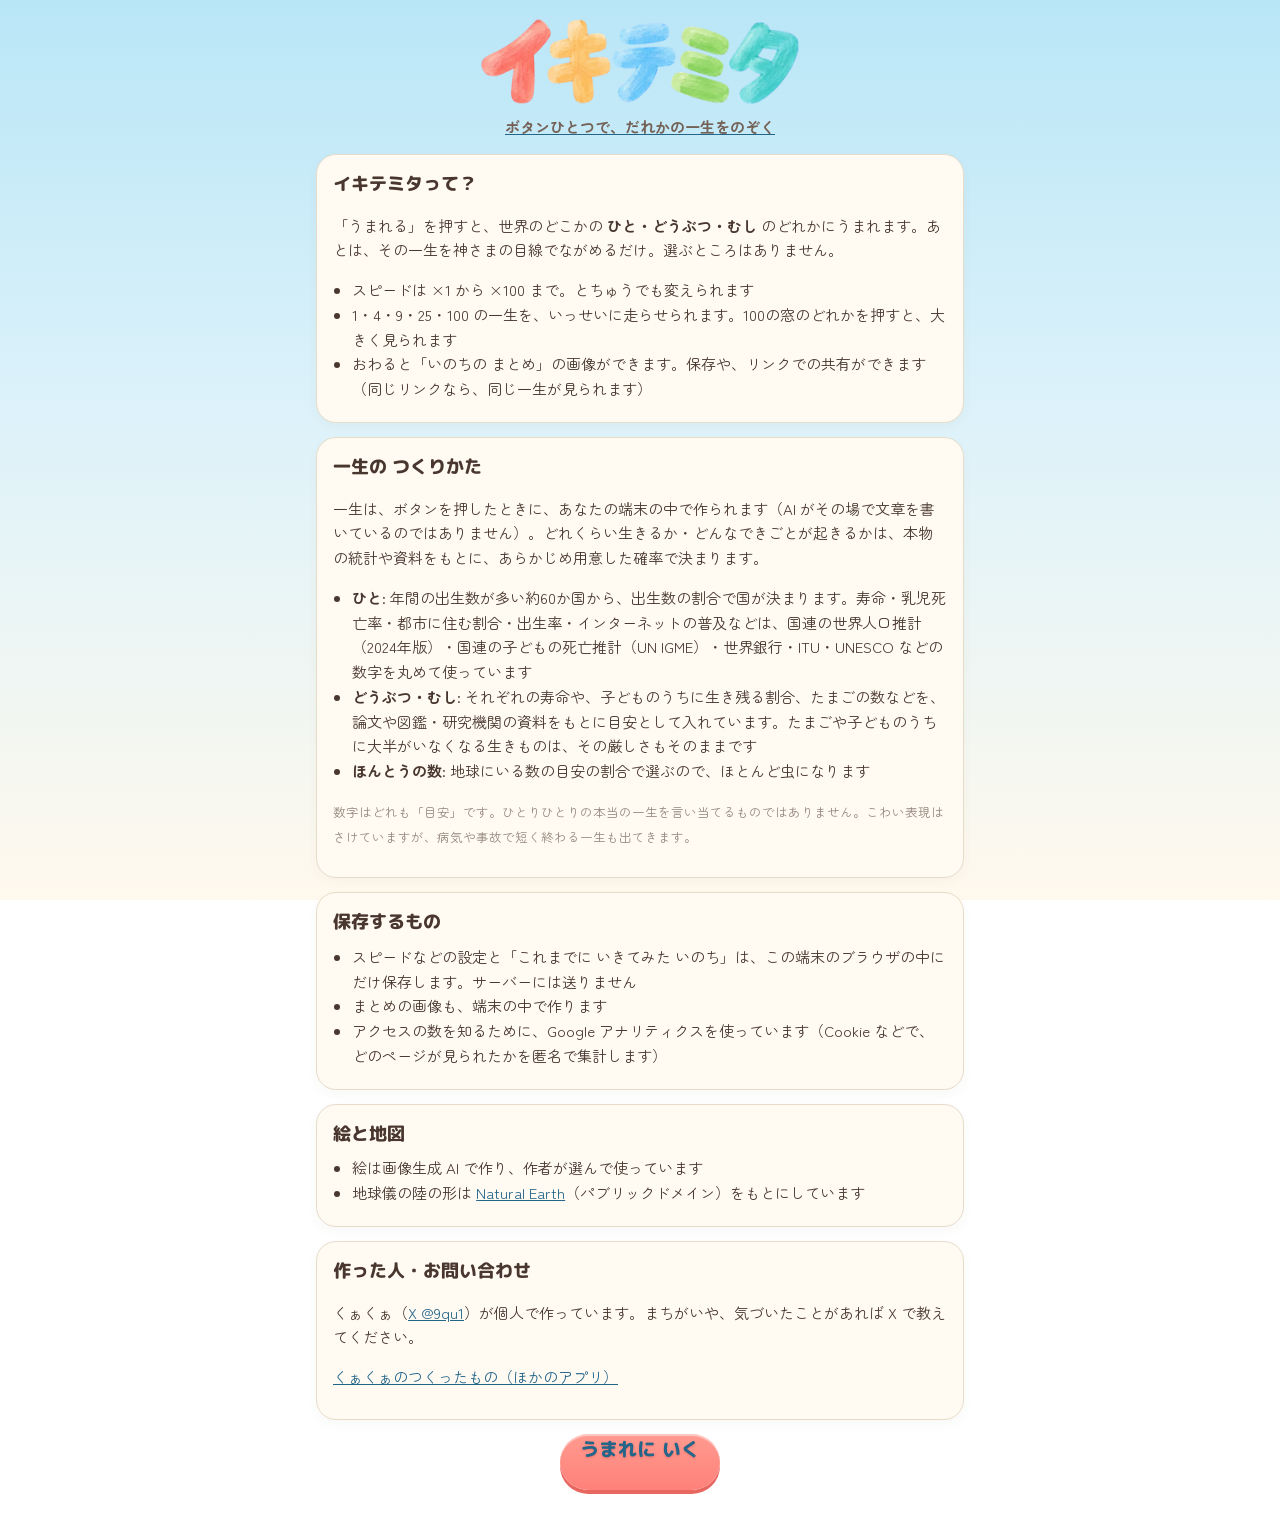
==== about.html @ b754c40c "最初の公開（v1.0.0・ソース 04733b0）" ====
<!doctype html>
<html lang="ja">
<head>
<meta charset="utf-8">
<meta name="viewport" content="width=device-width,initial-scale=1,viewport-fit=cover">
<title>このアプリについて｜イキテミタ</title>
<meta name="description" content="イキテミタの遊び方、一生のつくり方（統計と資料）、保存するもの、お問い合わせ。">
<meta name="theme-color" content="#B9E6F7">
<link rel="icon" href="favicon-32.png" sizes="32x32">
<link rel="apple-touch-icon" href="apple-touch-icon.png">
<link rel="preconnect" href="https://fonts.googleapis.com">
<link rel="preconnect" href="https://fonts.gstatic.com" crossorigin>
<link rel="stylesheet" href="https://fonts.googleapis.com/css2?family=M+PLUS+Rounded+1c:wght@700;800&family=Zen+Maru+Gothic:wght@500;700&display=swap">
<link rel="stylesheet" href="style.css?v=1.0.0">
<script async src="https://www.googletagmanager.com/gtag/js?id=G-1T31EDBJBY"></script>
<script>window.dataLayer=window.dataLayer||[];function gtag(){dataLayer.push(arguments);}gtag('js',new Date());gtag('config','G-1T31EDBJBY');</script>
<style>
  .about { max-width: 680px; margin: 0 auto; padding: 18px 16px 40px; display: grid; gap: 14px; }
  .about-head { text-align: center; }
  .about-head img { width: min(320px, 70vw); height: auto; }
  .about-head p { margin: 4px 0 0; font-weight: 700; color: var(--ink-sub); }
  .about h2 { font-family: var(--f-title); font-size: 18px; margin: 0 0 8px; }
  .about p, .about li { font-size: 15px; }
  .about ul { padding-left: 1.2em; margin: 6px 0; }
  .about a { color: var(--blue-ink); }
  .about small { color: var(--ink-muted); }
  .back { display: inline-block; justify-self: center; text-decoration: none; }
</style>
</head>
<body>
<main class="about">
  <a class="about-head" href="./"><img src="img/logo.webp" alt="イキテミタ" width="760" height="300"><p>ボタンひとつで、だれかの一生をのぞく</p></a>

  <section class="panel">
    <h2>イキテミタって？</h2>
    <p>「うまれる」を押すと、世界のどこかの <b>ひと・どうぶつ・むし</b> のどれかにうまれます。あとは、その一生を神さまの目線でながめるだけ。選ぶところはありません。</p>
    <ul>
      <li>スピードは ×1 から ×100 まで。とちゅうでも変えられます</li>
      <li>1・4・9・25・100 の一生を、いっせいに走らせられます。100の窓のどれかを押すと、大きく見られます</li>
      <li>おわると「いのちの まとめ」の画像ができます。保存や、リンクでの共有ができます（同じリンクなら、同じ一生が見られます）</li>
    </ul>
  </section>

  <section class="panel">
    <h2>一生の つくりかた</h2>
    <p>一生は、ボタンを押したときに、あなたの端末の中で作られます（AI がその場で文章を書いているのではありません）。どれくらい生きるか・どんなできごとが起きるかは、本物の統計や資料をもとに、あらかじめ用意した確率で決まります。</p>
    <ul>
      <li><b>ひと</b>: 年間の出生数が多い約60か国から、出生数の割合で国が決まります。寿命・乳児死亡率・都市に住む割合・出生率・インターネットの普及などは、国連の世界人口推計（2024年版）・国連の子どもの死亡推計（UN IGME）・世界銀行・ITU・UNESCO などの数字を丸めて使っています</li>
      <li><b>どうぶつ・むし</b>: それぞれの寿命や、子どものうちに生き残る割合、たまごの数などを、論文や図鑑・研究機関の資料をもとに目安として入れています。たまごや子どものうちに大半がいなくなる生きものは、その厳しさもそのままです</li>
      <li><b>ほんとうの数</b>: 地球にいる数の目安の割合で選ぶので、ほとんど虫になります</li>
    </ul>
    <p><small>数字はどれも「目安」です。ひとりひとりの本当の一生を言い当てるものではありません。こわい表現はさけていますが、病気や事故で短く終わる一生も出てきます。</small></p>
  </section>

  <section class="panel">
    <h2>保存するもの</h2>
    <ul>
      <li>スピードなどの設定と「これまでに いきてみた いのち」は、この端末のブラウザの中にだけ保存します。サーバーには送りません</li>
      <li>まとめの画像も、端末の中で作ります</li>
      <li>アクセスの数を知るために、Google アナリティクスを使っています（Cookie などで、どのページが見られたかを匿名で集計します）</li>
    </ul>
  </section>

  <section class="panel">
    <h2>絵と地図</h2>
    <ul>
      <li>絵は画像生成 AI で作り、作者が選んで使っています</li>
      <li>地球儀の陸の形は <a href="https://www.naturalearthdata.com/" target="_blank" rel="noopener">Natural Earth</a>（パブリックドメイン）をもとにしています</li>
    </ul>
  </section>

  <section class="panel">
    <h2>作った人・お問い合わせ</h2>
    <p>くぁくぁ（<a href="https://x.com/9qu1" target="_blank" rel="noopener">X @9qu1</a>）が個人で作っています。まちがいや、気づいたことがあれば X で教えてください。</p>
    <p><a href="https://9qu1.com/">くぁくぁのつくったもの（ほかのアプリ）</a></p>
  </section>

  <a class="btn-primary back" href="./">うまれに いく</a>
</main>
</body>
</html>
---- style.css ----
/* イキテミタ — 水彩の絵本の空と、雲の上のスマホ（色と部品の決まりは design/style/style.json） */
:root {
  --sky: #B9E6F7; --sky-deep: #80CFF0; --cloud: #FFFEF8;
  --paper: #FFF9ED; --card: #FFFCF5; --inset: #F8EEE2;
  --ink: #49382F; --ink-sub: #756257; --ink-muted: #95897F;
  --coral: #FF8179; --coral-sh: #E86861; --blue: #B5E4FC; --blue-ink: #24658A;
  --sel: #269FE8; --sel-sh: #1886CB; --chip: #ECEAE9;
  --good: #FFE3DC; --hard: #DFEDF7; --gold: #FFD16B; --border: #EEDCC5;
  --f-title: "M PLUS Rounded 1c", "Zen Maru Gothic", system-ui, sans-serif;
  --f-body: "Zen Maru Gothic", "M PLUS Rounded 1c", system-ui, sans-serif;
  color-scheme: light;
}
* { box-sizing: border-box; }
html { -webkit-text-size-adjust: 100%; }
body {
  margin: 0; min-height: 100svh; overflow-x: hidden;
  font-family: var(--f-body); color: var(--ink); line-height: 1.65; font-size: 16px;
  background: linear-gradient(180deg, var(--sky) 0, #DDF2FA 46%, var(--paper) 100%) fixed;
}
button { font: inherit; color: inherit; cursor: pointer; }
button:focus-visible, a:focus-visible { outline: 3px solid var(--sel); outline-offset: 2px; }
img { max-width: 100%; }
[hidden] { display: none !important; }

.screen { display: none; }
.screen.is-on { display: block; }

/* ---------- ホーム ---------- */
#home { overflow: hidden; } /* 吸いこむときに大きくした空で、ページが広がらないように */
.sky-wrap { position: relative; }
.sky {
  position: relative; margin: 0 auto; width: 100%; max-width: 560px;
  height: clamp(400px, 112vw, 560px); background: url(img/sky-tall.webp) 50% 58% / cover no-repeat;
  will-change: transform;
}
.logo {
  position: absolute; left: 50%; top: 3.5%; width: 64%; max-width: 330px; height: auto; transform: translateX(-50%);
  filter: drop-shadow(0 3px 0 rgba(255, 255, 255, .7));
}
.tagline {
  position: absolute; left: 0; right: 0; top: 27%; margin: 0; text-align: center;
  font-family: var(--f-title); font-weight: 700; font-size: clamp(13px, 3.6vw, 16px); color: var(--ink-sub);
  text-shadow: 0 1px 0 #fff, 0 0 10px rgba(255, 255, 255, .9);
}
.phone {
  position: absolute; left: 50%; top: 65.5%; width: 80%; max-width: 420px; aspect-ratio: 2.05;
  transform: translate(-50%, -50%) rotate(-8deg);
  background: linear-gradient(160deg, #FFFEF9, #F3EADA); border: 2px solid #8A6E5A; border-radius: clamp(22px, 7vw, 36px);
  padding: 3.4%; box-shadow: 0 22px 28px -8px rgba(70, 110, 140, .35), inset 0 -5px 0 #E6DAC4, inset 0 3px 0 #fff;
}
.phone::after { content: ""; position: absolute; left: 1.4%; top: 50%; width: 1.1%; aspect-ratio: 1; border-radius: 50%; background: #6E5A4C; transform: translateY(-50%); }
.phone-screen {
  position: relative; width: 100%; height: 100%; overflow: hidden; border-radius: clamp(14px, 4.4vw, 24px);
  border: 3px solid #3E342E; background: linear-gradient(180deg, #C6ECFA 0%, #E9F8FD 70%, #FFF7EA 100%);
  display: flex; flex-direction: column; align-items: center; justify-content: center; gap: 4%;
  transition: box-shadow .3s;
}
.ps-islands .isl { position: absolute; width: 30%; height: auto; opacity: .95; animation: bob 4s ease-in-out infinite; pointer-events: none;
  -webkit-mask-image: radial-gradient(ellipse 50% 50% at 50% 48%, #000 60%, transparent 74%); mask-image: radial-gradient(ellipse 50% 50% at 50% 48%, #000 60%, transparent 74%); }
.ps-islands .i1 { left: -3%; top: 8%; animation-delay: -1s; }
.ps-islands .i2 { right: -4%; top: 2%; width: 33%; animation-delay: -2.4s; }
.ps-islands .i3 { left: 34%; bottom: -16%; width: 26%; opacity: .75; animation-delay: -.3s; }
@keyframes bob { 50% { transform: translateY(-6%); } }
.btn-birth {
  position: relative; z-index: 1; width: 56%; height: clamp(46px, 14vw, 64px); border: 0; border-radius: 999px;
  font-family: var(--f-title); font-weight: 800; font-size: clamp(20px, 6.2vw, 28px); letter-spacing: .08em; color: #fff;
  background: linear-gradient(180deg, #FF9A90, var(--coral)); box-shadow: 0 5px 0 var(--coral-sh), inset 0 2px 0 rgba(255, 255, 255, .5), 0 10px 18px rgba(232, 104, 97, .3);
  text-shadow: 0 1px 2px rgba(180, 70, 60, .4);
  animation: breathe 2.4s ease-in-out infinite;
}
.btn-birth:active { transform: translateY(3px); box-shadow: 0 2px 0 var(--coral-sh), inset 0 2px 0 rgba(255, 255, 255, .5); }
.btn-birth:disabled { opacity: .85; animation: none; }
@keyframes breathe { 50% { transform: scale(1.04); } }
.ps-hint { position: relative; z-index: 1; margin: 0; font-size: clamp(11px, 3.2vw, 14px); font-weight: 700; color: var(--ink-sub); background: rgba(255, 252, 245, .8); padding: 0 10px; border-radius: 99px; }

.sparks { position: fixed; inset: 0; pointer-events: none; z-index: 30; }
.sparks i { position: absolute; width: 18px; height: 18px; margin: -9px; background: center / contain no-repeat; animation: suck 720ms cubic-bezier(.6, 0, .9, .5) forwards; }
.sparks .spk-a { background-image: url(img/icons/star.webp); }
.sparks .spk-b { background-image: url(img/icons/sprout.webp); }
.sparks .spk-c { background-image: url(img/icons/drop.webp); width: 14px; height: 14px; }
@keyframes suck { to { transform: translate(var(--dx), var(--dy)) scale(.15) rotate(220deg); opacity: .2; } }

#home.sucking .sky { transition: transform 860ms cubic-bezier(.55, 0, .85, .3), filter 860ms; filter: saturate(1.15) brightness(1.04); }
#home.sucking .phone-screen { box-shadow: 0 0 30px 10px rgba(255, 255, 255, .95), inset 0 0 40px rgba(255, 255, 255, .9); }
#home.sucking .btn-birth { animation: none; transform: scale(.94); }
#home.sucking .panels, #home.fade-out .panels { opacity: 0; transition: opacity .25s; }
#home.fade-out .sky { opacity: 0; transition: opacity .25s; }

.panels { position: relative; max-width: 560px; margin: -4px auto 0; padding: 0 16px 28px; display: grid; gap: 10px; }
.panel { background: #FFFBF3; border: 1px solid #E7DCC9; border-radius: 20px; padding: 14px 16px; box-shadow: 0 4px 12px rgba(101, 82, 60, .04); }
.panel h2 { display: flex; align-items: center; gap: 8px; margin: 0 0 10px; font-family: var(--f-title); font-size: 16px; font-weight: 800; color: #49372F; }
.panel h2 img { width: 20px; height: 20px; }
.panel h2 small { font-size: 12px; color: var(--ink-muted); font-weight: 700; }
.panel h2 .total { margin-left: auto; font-size: 13px; color: var(--sel); }
.note { margin: 8px 2px 0; font-size: 13px; color: var(--ink-sub); line-height: 1.5; }

.chips { display: flex; flex-wrap: wrap; gap: 8px; }
.chip {
  min-height: 44px; min-width: 52px; padding: 0 14px; border: 0; border-radius: 16px; background: var(--chip);
  font-family: var(--f-title); font-weight: 700; font-size: 16px; color: var(--ink); flex: 1 0 auto;
  font-variant-numeric: tabular-nums; transition: transform .1s;
}
.chip:active { transform: translateY(1px); }
.chip[aria-pressed="true"] { background: var(--sel); color: #fff; font-weight: 800; box-shadow: 0 2px 0 var(--sel-sh), inset 0 1px 0 rgba(255, 255, 255, .4); }
.chip.chip-coral[aria-pressed="true"] { background: var(--coral); box-shadow: 0 2px 0 var(--coral-sh), inset 0 1px 0 rgba(255, 255, 255, .4); }
.chips.row .chip { flex: 1 1 0; min-width: 0; padding: 0 2px; }
.chips.mini { display: grid; grid-template-columns: repeat(7, minmax(0, 1fr)); gap: 6px; }
.chips.mini .chip { min-height: 40px; min-width: 0; padding: 0; font-size: 15px; border-radius: 13px; background: #ECEAE7; color: #57473D; box-shadow: none; }
.chips.mini .chip[aria-pressed="true"] { background: #249FDC; color: #fff; box-shadow: none; }

.hist-list { list-style: none; margin: 0; padding: 0; display: grid; gap: 6px; }
.hist { width: 100%; text-align: left; border: 0; background: var(--inset); border-radius: 14px; padding: 8px 12px; display: grid; }
.hist b { font-family: var(--f-title); font-size: 14px; }
.hist small { font-size: 12px; color: var(--ink-muted); }

.foot { display: flex; flex-wrap: wrap; justify-content: center; gap: 6px 16px; padding: 10px 0 4px; font-size: 13px; }
.foot a, .foot-btn { color: var(--ink-sub); text-decoration: none; border: 0; background: none; padding: 6px 2px; font-weight: 700; }
.foot a:hover { text-decoration: underline; }

/* 作者のほかのアプリ */
.pr-card { display: block; background: var(--card); border: 1px solid var(--border); border-radius: 20px; padding: 10px 12px 12px; text-decoration: none; color: var(--ink); }
.pr-label { display: block; font-size: 11px; font-weight: 700; color: var(--ink-muted); margin-bottom: 6px; }
.pr-row { display: grid; grid-template-columns: 48px 1fr auto; gap: 10px; align-items: center; }
.pr-row img { width: 48px; height: 48px; border-radius: 12px; }
.pr-text { display: grid; min-width: 0; }
.pr-text b { font-family: var(--f-title); font-size: 14px; }
.pr-text small { font-size: 12.5px; line-height: 1.45; color: var(--ink-sub); display: -webkit-box; -webkit-line-clamp: 2; -webkit-box-orient: vertical; overflow: hidden; }
.pr-go { font-style: normal; font-size: 13px; font-weight: 700; color: var(--blue-ink); background: var(--blue); border-radius: 99px; padding: 6px 12px; white-space: nowrap; }

/* ---------- 地球儀 ---------- */
.warp {
  position: fixed; inset: 0; z-index: 40; display: flex; flex-direction: column; align-items: center; justify-content: center; gap: 10px;
  background: radial-gradient(ellipse at 50% 42%, #F4FCFD 0%, #DDF4F8 48%, #BCE8F3 100%);
  opacity: 0; transition: opacity .28s; padding: 16px; text-align: center;
}
.warp.on { opacity: 1; }
.warp.out { opacity: 0; transition: opacity .42s; }
.warp-sub { margin: 0; font-family: var(--f-title); font-weight: 700; font-size: 17px; color: var(--ink-sub); }
.warp-main { margin: 0; min-height: 6.5em; display: flex; flex-direction: column; align-items: center; gap: 2px; opacity: 0; transform: translateY(10px) scale(.96); transition: opacity .35s, transform .45s cubic-bezier(.3, 1.6, .5, 1); }
.warp-main.show { opacity: 1; transform: none; }
.wm-place { font-weight: 700; font-size: 16px; color: var(--ink-sub); }
.wm-who { font-family: var(--f-title); font-weight: 800; font-size: clamp(26px, 8vw, 38px); color: var(--coral); line-height: 1.25; }
.wm-who small { font-size: .5em; color: var(--ink-sub); }
.wm-tail { font-family: var(--f-title); font-weight: 800; font-size: 19px; }
.warp-skip { position: absolute; bottom: calc(24px + env(safe-area-inset-bottom)); margin: 0; font-size: 16px; font-weight: 700; color: #71665C; }
#globe { border-radius: 50%; box-shadow: 0 0 60px 24px rgba(255, 255, 255, .75), 0 12px 32px rgba(76, 159, 181, .12); }

/* ---------- 一生を見る ---------- */
body[data-screen="run"] { background: linear-gradient(180deg, #CDEFFA 0, var(--paper) 70%) fixed; }
.run-top {
  position: sticky; top: 0; z-index: 10; display: flex; align-items: center; gap: 8px; padding: 8px 12px;
  padding-top: max(8px, env(safe-area-inset-top)); background: rgba(255, 252, 245, .9); backdrop-filter: blur(6px); border-bottom: 1px solid var(--border);
}
.icon-btn { flex: none; width: 40px; height: 40px; border: 0; border-radius: 50%; background: var(--inset); font-size: 16px; font-weight: 800; color: var(--ink-sub); }
.small-btn { flex: none; height: 36px; border: 0; border-radius: 99px; padding: 0 12px; background: var(--blue); color: var(--blue-ink); font-weight: 700; font-size: 13px; }
.run-status { flex: 1; min-width: 0; display: flex; flex-direction: column; line-height: 1.25; }
.run-status b { font-family: var(--f-title); font-size: 16px; white-space: nowrap; overflow: hidden; text-overflow: ellipsis; }
.run-status small { font-size: 12px; color: var(--ink-muted); white-space: nowrap; overflow: hidden; text-overflow: ellipsis; }
.run-status .rs-alive { font-family: var(--f-title); font-weight: 700; font-size: 15px; white-space: nowrap; }
.run-status .rs-alive b { font-size: 26px; color: var(--sel); font-variant-numeric: tabular-nums; }
.run-status { flex-direction: row; align-items: baseline; gap: 6px; }
body[data-count="1"] .run-status { flex-direction: column; align-items: flex-start; gap: 0; }
.run-status .rs-all { font-family: var(--f-title); font-weight: 700; color: var(--ink-sub); }

.run-body { max-width: 1200px; margin: 0 auto; padding: 10px 12px 24px; display: grid; gap: 12px; }
.run-stage { position: relative; width: min(100%, 640px, calc(100svh - 200px)); margin: 0 auto; aspect-ratio: 1; }
body[data-count="1"] .run-stage { border-radius: 24px; overflow: hidden; box-shadow: 0 6px 18px rgba(104, 82, 56, .14); border: 3px solid #fff; }
.run-stage canvas { display: block; width: 100%; height: 100%; touch-action: manipulation; }
.age-cap {
  position: absolute; left: 10px; top: 10px; display: flex; align-items: baseline; gap: 2px; padding: 2px 16px 4px;
  background: rgba(255, 254, 248, .94); border-radius: 999px; box-shadow: 0 3px 10px rgba(104, 82, 56, .12); font-family: var(--f-title); pointer-events: none;
}
.age-cap b { font-size: 40px; font-weight: 800; line-height: 1.1; font-variant-numeric: tabular-nums; }
.age-cap span { font-size: 18px; font-weight: 700; }
.age-cap.small b { font-size: 28px; } .age-cap.small span { font-size: 14px; }
.age-cap:empty { display: none; }
.run-done { position: absolute; left: 50%; bottom: 14px; transform: translateX(-50%); animation: breathe 2s ease-in-out infinite; }
.run-side { display: grid; gap: 10px; align-content: start; min-width: 0; }
.run-log h3 { margin: 8px 4px 8px; font-family: var(--f-title); font-size: 15px; color: var(--ink-sub); }

.log { list-style: none; margin: 0; padding: 0; display: grid; gap: 7px; }
.log-row { display: grid; grid-template-columns: 24px minmax(4.6em, auto) 1fr; align-items: center; gap: 8px; padding: 9px 12px; background: var(--inset); border-radius: 14px; font-size: 15px; line-height: 1.55; color: #49372F; animation: rowin .18s ease-out; }
.log-row.good { background: #FFF0E9; }
.log-row.hard { background: #E8F2F9; }
.log-row img { width: 24px; height: 24px; }
.log-age { font-size: 12px; font-weight: 700; color: #88786C; font-variant-numeric: tabular-nums; white-space: nowrap; }
.log-text { min-width: 0; overflow-wrap: anywhere; }
.log-row.rarity { display: block; background: var(--card); border: 1px dashed var(--border); text-align: center; color: var(--ink-sub); font-weight: 700; }
@keyframes rowin { from { opacity: 0; transform: translateY(-4px); } }

@media (min-width: 900px) {
  .run-body { max-width: 1180px; grid-template-columns: minmax(0, 760px) minmax(320px, 1fr); gap: 24px; align-items: start; }
  .run-stage { width: min(100%, calc(100svh - 100px)); }
  .run-side { position: sticky; top: 70px; max-height: calc(100svh - 90px); grid-template-rows: auto minmax(0, 1fr); }
  .run-log { overflow: auto; min-height: 0; }
  .chips.mini { flex-wrap: wrap; }
}

/* ---------- まとめ ---------- */
.res-wrap { max-width: 560px; margin: 0 auto; padding: 14px 16px 30px; display: grid; gap: 12px; }
.res-note { margin: 0; font-size: 13px; background: var(--card); border: 1px solid var(--border); border-radius: 14px; padding: 8px 12px; color: var(--ink-sub); }
.res-card-box { border-radius: 20px; overflow: hidden; box-shadow: 0 8px 22px rgba(104, 82, 56, .16); background: var(--paper); }
.res-card { display: block; width: 100%; height: auto; }
.res-card.loading { aspect-ratio: 1080 / 1350; background: linear-gradient(110deg, var(--paper) 30%, #fff 50%, var(--paper) 70%) 0 0 / 300% 100%; animation: shimmer 1.2s linear infinite; }
@keyframes shimmer { to { background-position: -150% 0; } }
.res-actions { display: grid; grid-template-columns: 1fr 1fr; gap: 10px; }
.res-actions .btn-primary, .res-actions .btn-secondary { min-height: 52px; padding: 0 12px; font-size: clamp(15px, 4.4vw, 18px); white-space: nowrap; box-shadow: 0 3px 0 var(--coral-sh), inset 0 2px 0 rgba(255, 255, 255, .45); }
.res-actions .btn-secondary { background: #AFE1F7; box-shadow: 0 3px 0 #8FCDEB; }
.res-actions .btn-primary img { width: 22px; height: 22px; }
.btn-primary, .btn-secondary {
  display: inline-flex; align-items: center; justify-content: center; gap: 8px; min-height: 56px; border: 0; border-radius: 999px;
  font-family: var(--f-title); font-weight: 800; font-size: 19px; padding: 0 20px;
}
.btn-primary { color: #fff; background: linear-gradient(180deg, #FF9A90, var(--coral)); box-shadow: 0 4px 0 var(--coral-sh), inset 0 2px 0 rgba(255, 255, 255, .45); text-shadow: 0 1px 2px rgba(180, 70, 60, .35); }
.btn-secondary { color: var(--blue-ink); background: var(--blue); box-shadow: 0 4px 0 #8FCDEB; }
.btn-primary:active, .btn-secondary:active { transform: translateY(2px); box-shadow: none; }
.btn-primary:disabled { opacity: .55; }
.btn-primary.small { min-height: 46px; font-size: 16px; }
.btn-primary img { width: 24px; height: 24px; }
.res-sub { display: grid; grid-template-columns: 1fr 1fr; gap: 8px; margin-top: 2px; }
.link-btn { display: flex; align-items: center; justify-content: center; min-height: 36px; border: 1px solid #E7DCC9; background: #FFFBF3; color: var(--ink-sub); border-radius: 99px; padding: 0 12px; font-weight: 700; font-size: 14px; text-decoration: none; }
.res-stats { display: flex; flex-wrap: wrap; justify-content: center; gap: 8px; }
.res-stats span { display: inline-flex; align-items: baseline; gap: 4px; background: var(--card); border: 1px solid var(--border); border-radius: 99px; padding: 4px 14px; font-weight: 700; font-size: 13px; color: var(--ink-sub); }
.res-stats small { font-size: 12px; color: var(--ink-muted); }
.res-stats b { font-family: var(--f-title); font-size: 18px; color: var(--coral); }
.res-fact { margin: 0; background: var(--card); border: 1px solid var(--border); border-radius: 18px; padding: 12px 14px; font-size: 14.5px; }
.res-fact b { display: inline-block; margin-right: 8px; background: var(--gold); color: #6B4E12; border-radius: 99px; padding: 0 10px; font-size: 12px; }
.res-detail h2 { font-size: 15px; }
.life-row { width: 100%; display: grid; grid-template-columns: 40px 1fr auto; gap: 10px; align-items: center; text-align: left; border: 0; background: var(--inset); border-radius: 14px; padding: 6px 12px; }
.life-row img { width: 40px; height: 40px; object-fit: contain; }
.life-row span { display: grid; min-width: 0; }
.life-row b { font-family: var(--f-title); font-size: 14.5px; }
.life-row small { font-size: 12px; color: var(--ink-muted); white-space: nowrap; overflow: hidden; text-overflow: ellipsis; }
.life-row em { font-style: normal; font-weight: 800; font-family: var(--f-title); color: var(--coral); font-size: 14px; white-space: nowrap; }

/* ---------- 大きく見る ---------- */
.modal { position: fixed; inset: 0; z-index: 50; background: rgba(73, 56, 47, .42); display: flex; align-items: center; justify-content: center; padding: 12px; }
.modal-box { width: 100%; max-width: 520px; max-height: 94svh; overflow: auto; background: var(--paper); border-radius: 24px; padding: 12px; display: grid; gap: 10px; box-shadow: 0 16px 40px rgba(40, 30, 20, .3); }
.modal-head { display: flex; align-items: center; gap: 8px; }
.modal-title { flex: 1; min-width: 0; display: grid; line-height: 1.3; }
.modal-title b { font-family: var(--f-title); font-size: 17px; }
.modal-title small { font-size: 12px; color: var(--ink-muted); }
.focus-stage { position: relative; border-radius: 18px; overflow: hidden; }
.focus-stage canvas { display: block; width: 100%; aspect-ratio: 1; }

.toast { position: fixed; left: 50%; bottom: max(20px, env(safe-area-inset-bottom)); transform: translateX(-50%); z-index: 60; background: var(--ink); color: #fff; padding: 10px 18px; border-radius: 99px; font-weight: 700; font-size: 14px; }

/* PC: 空は横長の絵を背景に、真ん中の縦の絵はふちをぼかす */
@media (min-width: 760px) {
  .sky-wrap { background: url(img/sky-wide.webp) center 30% / cover no-repeat; }
  .sky { width: min(560px, 90vw); height: min(560px, 66vh); -webkit-mask-image: linear-gradient(90deg, transparent, #000 14%, #000 86%, transparent); mask-image: linear-gradient(90deg, transparent, #000 14%, #000 86%, transparent); }
  .panels { max-width: 900px; grid-template-columns: 1fr 1fr; margin-top: 8px; }
  .panels > :nth-child(3), .panels > .history, .panels > #prHome, .panels > .foot { grid-column: 1 / -1; }
}

@media (prefers-reduced-motion: reduce) {
  *, *::before, *::after { animation-duration: .01ms !important; animation-iteration-count: 1 !important; transition-duration: .01ms !important; }
}
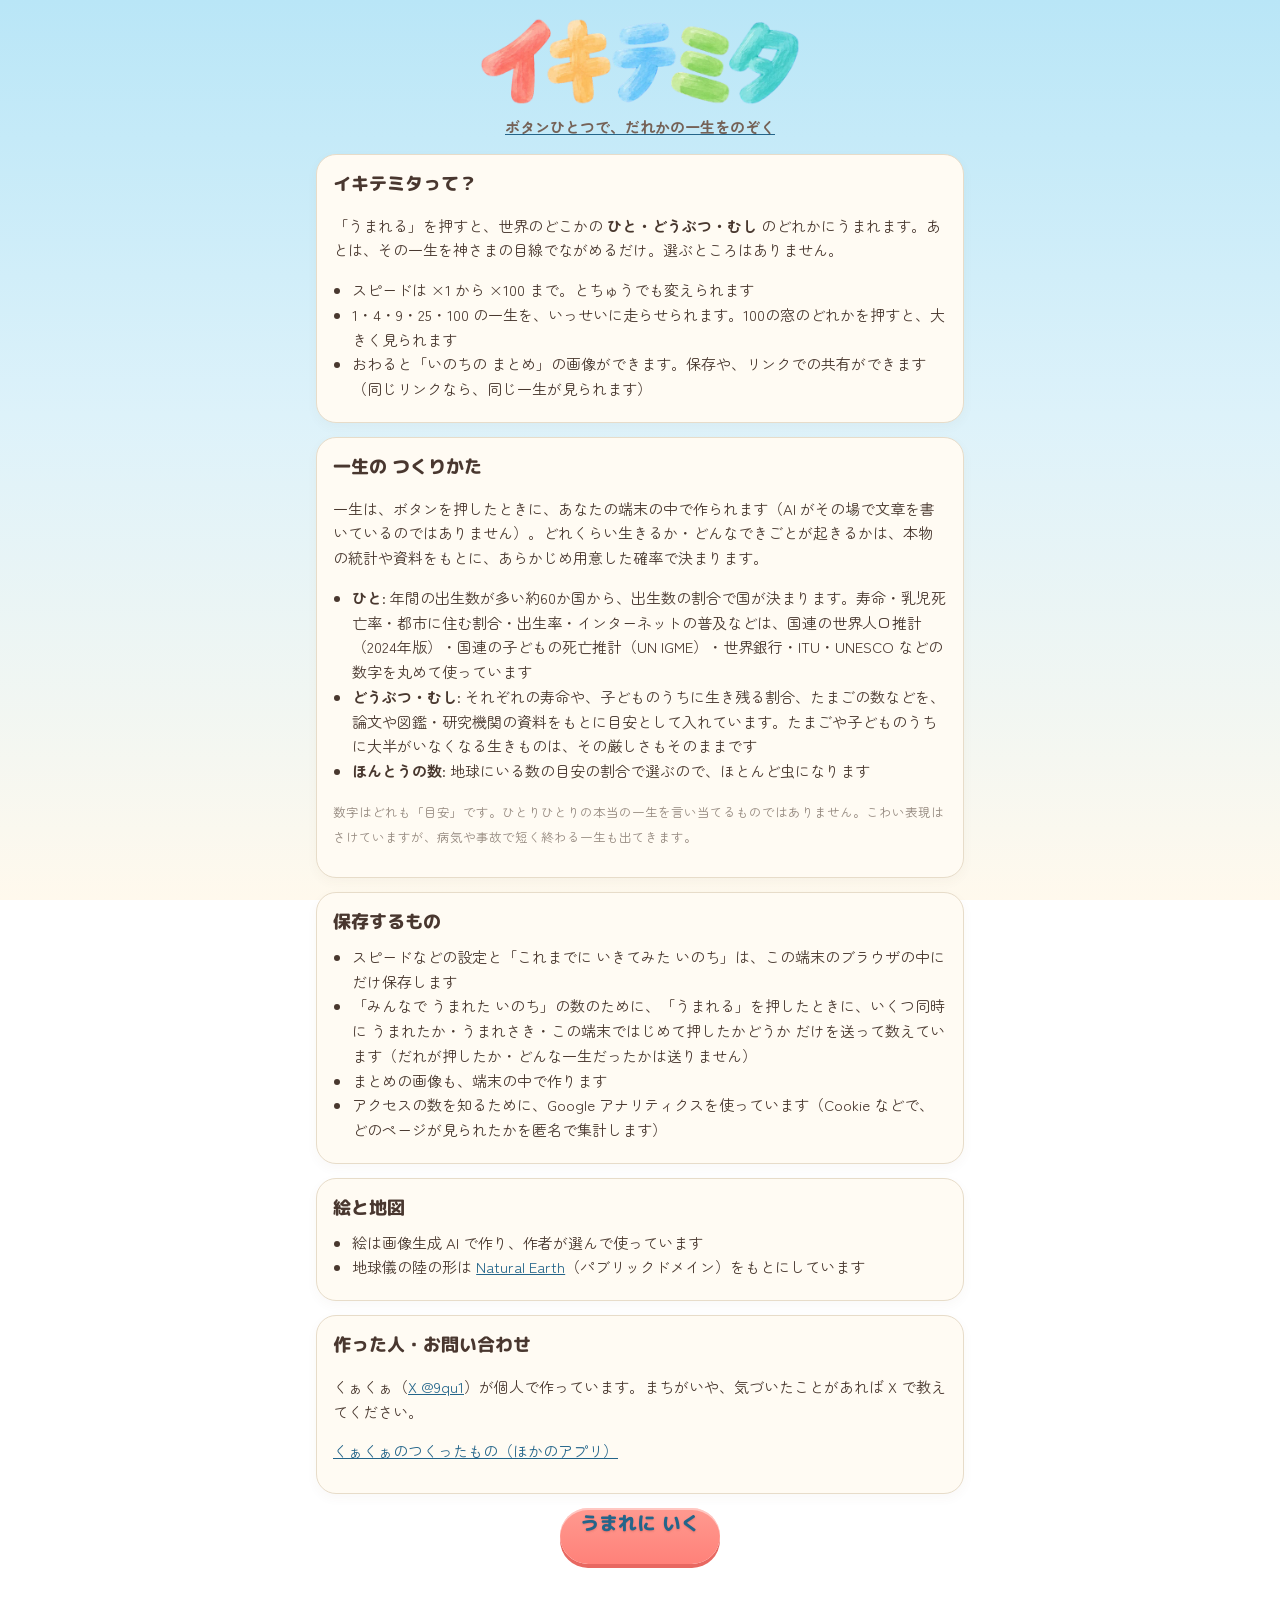
==== commit a6f1e997: "みんなの数のカウンター（v1.0.3・ソース a4007c0）" ====
--- a/about.html
+++ b/about.html
@@ -11,7 +11,7 @@
 <link rel="preconnect" href="https://fonts.googleapis.com">
 <link rel="preconnect" href="https://fonts.gstatic.com" crossorigin>
 <link rel="stylesheet" href="https://fonts.googleapis.com/css2?family=M+PLUS+Rounded+1c:wght@700;800&family=Zen+Maru+Gothic:wght@500;700&display=swap">
-<link rel="stylesheet" href="style.css?v=1.0.0">
+<link rel="stylesheet" href="style.css?v=1.0.3">
 <script async src="https://www.googletagmanager.com/gtag/js?id=G-1T31EDBJBY"></script>
 <script>window.dataLayer=window.dataLayer||[];function gtag(){dataLayer.push(arguments);}gtag('js',new Date());gtag('config','G-1T31EDBJBY');</script>
 <style>
@@ -55,7 +55,8 @@
   <section class="panel">
     <h2>保存するもの</h2>
     <ul>
-      <li>スピードなどの設定と「これまでに いきてみた いのち」は、この端末のブラウザの中にだけ保存します。サーバーには送りません</li>
+      <li>スピードなどの設定と「これまでに いきてみた いのち」は、この端末のブラウザの中にだけ保存します</li>
+      <li>「みんなで うまれた いのち」の数のために、「うまれる」を押したときに、いくつ同時に うまれたか・うまれさき・この端末ではじめて押したかどうか だけを送って数えています（だれが押したか・どんな一生だったかは送りません）</li>
       <li>まとめの画像も、端末の中で作ります</li>
       <li>アクセスの数を知るために、Google アナリティクスを使っています（Cookie などで、どのページが見られたかを匿名で集計します）</li>
     </ul>
--- a/style.css
+++ b/style.css
@@ -94,6 +94,16 @@
 .panel h2 .total { margin-left: auto; font-size: 13px; color: var(--sel); }
 .note { margin: 8px 2px 0; font-size: 13px; color: var(--ink-sub); line-height: 1.5; }
 
+/* みんなの数 */
+.counter { text-align: center; background: linear-gradient(180deg, #FFFDF7, #FFF4E6); border: 1px solid #F1D9BF; border-radius: 20px; padding: 10px 16px 12px; box-shadow: 0 4px 12px rgba(101, 82, 60, .05); }
+.cnt-label { display: flex; align-items: center; justify-content: center; gap: 6px; margin: 0; font-family: var(--f-title); font-weight: 800; font-size: 14px; color: #88786C; }
+.cnt-num { margin: 0; line-height: 1.15; font-family: var(--f-title); }
+.cnt-num b { font-size: clamp(34px, 10vw, 46px); font-weight: 800; color: var(--coral); font-variant-numeric: tabular-nums; letter-spacing: .01em; }
+.cnt-num span { font-size: 18px; font-weight: 800; color: #756257; margin-left: 2px; }
+.cnt-sub { margin: 2px 0 0; font-size: 13px; font-weight: 700; color: #88786C; font-variant-numeric: tabular-nums; }
+.res-serial { margin: 0; text-align: center; font-size: 14px; font-weight: 700; color: var(--ink-sub); }
+.res-serial b { font-family: var(--f-title); font-size: 18px; color: var(--coral); }
+
 .chips { display: flex; flex-wrap: wrap; gap: 8px; }
 .chip {
   min-height: 44px; min-width: 52px; padding: 0 14px; border: 0; border-radius: 16px; background: var(--chip);
@@ -103,7 +113,7 @@
 .chip:active { transform: translateY(1px); }
 .chip[aria-pressed="true"] { background: var(--sel); color: #fff; font-weight: 800; box-shadow: 0 2px 0 var(--sel-sh), inset 0 1px 0 rgba(255, 255, 255, .4); }
 .chip.chip-coral[aria-pressed="true"] { background: var(--coral); box-shadow: 0 2px 0 var(--coral-sh), inset 0 1px 0 rgba(255, 255, 255, .4); }
-.chips.row .chip { flex: 1 1 0; min-width: 0; padding: 0 2px; }
+.chips.row .chip { flex: 1 1 0; min-width: 0; padding: 0 2px; font-size: 15px; letter-spacing: -.01em; }
 .chips.mini { display: grid; grid-template-columns: repeat(7, minmax(0, 1fr)); gap: 6px; }
 .chips.mini .chip { min-height: 40px; min-width: 0; padding: 0; font-size: 15px; border-radius: 13px; background: #ECEAE7; color: #57473D; box-shadow: none; }
 .chips.mini .chip[aria-pressed="true"] { background: #249FDC; color: #fff; box-shadow: none; }
@@ -250,7 +260,7 @@
   .sky-wrap { background: url(img/sky-wide.webp) center 30% / cover no-repeat; }
   .sky { width: min(560px, 90vw); height: min(560px, 66vh); -webkit-mask-image: linear-gradient(90deg, transparent, #000 14%, #000 86%, transparent); mask-image: linear-gradient(90deg, transparent, #000 14%, #000 86%, transparent); }
   .panels { max-width: 900px; grid-template-columns: 1fr 1fr; margin-top: 8px; }
-  .panels > :nth-child(3), .panels > .history, .panels > #prHome, .panels > .foot { grid-column: 1 / -1; }
+  .panels > .counter, .panels > :nth-child(4), .panels > .history, .panels > #prHome, .panels > .foot { grid-column: 1 / -1; }
 }
 
 @media (prefers-reduced-motion: reduce) {
